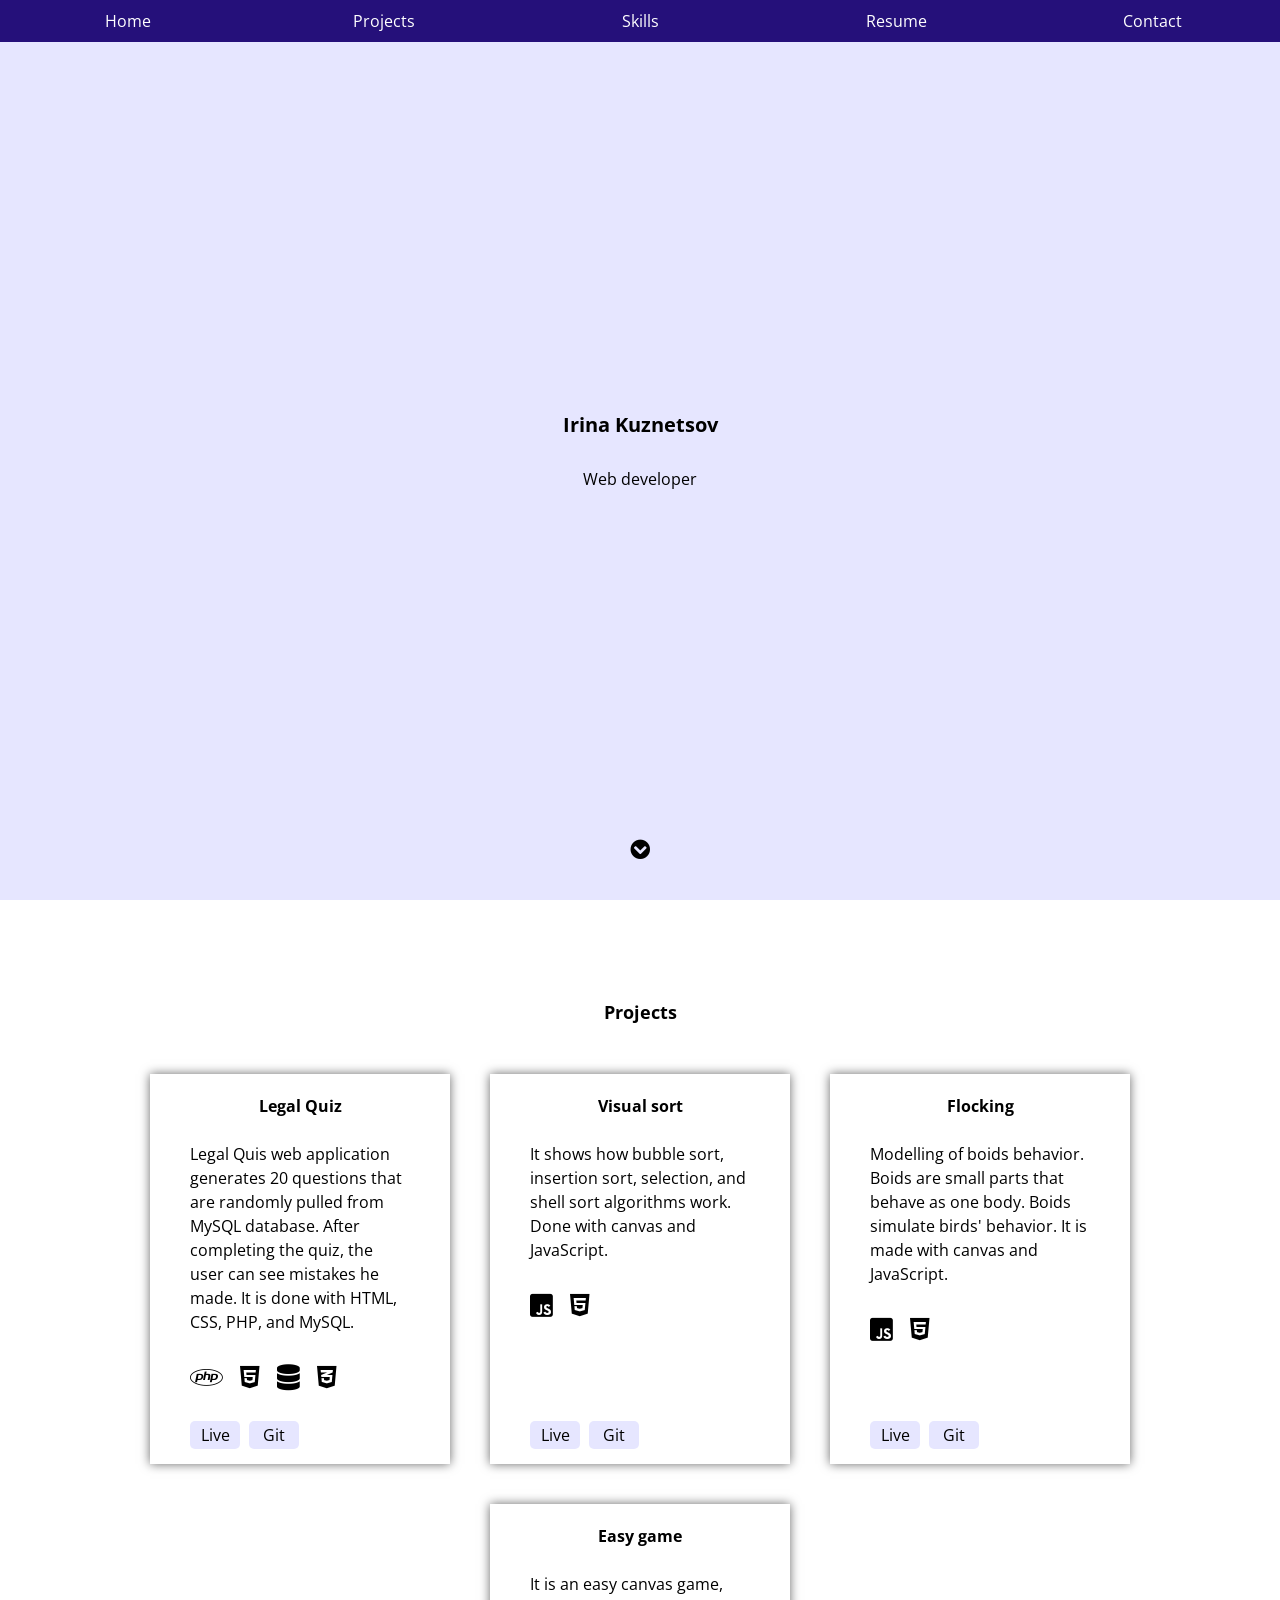
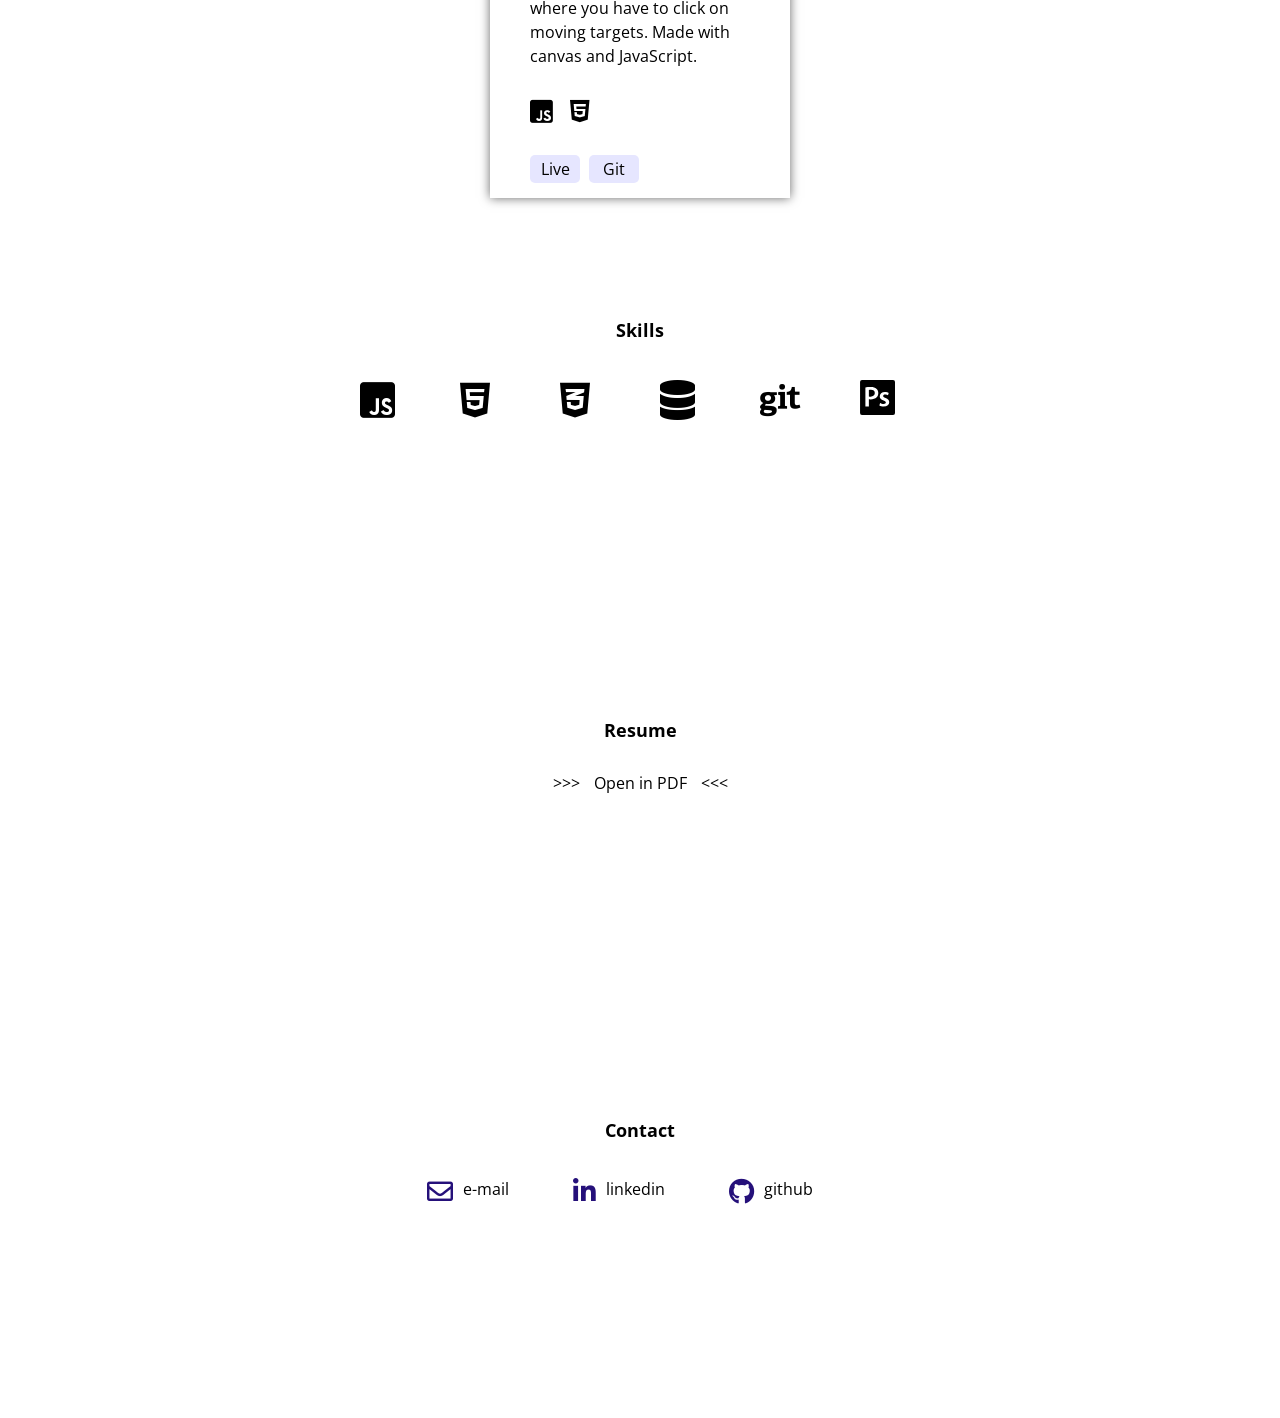
==== index.html @ 297de2b4 "renamed index.html" ====
<!doctype html>
<html lang="en">
<head>
	<meta charset="UTF-8">
	<meta name="viewport" content="initial-scale=1.0">
	<title>Irina Kuznetsov</title>
	<link rel="stylesheet" type="text/css" href="css/my_style2.css">
	<link href="https://fonts.googleapis.com/css?family=Open+Sans" rel="stylesheet">
	<link rel="stylesheet" href="https://use.fontawesome.com/releases/v5.7.1/css/all.css" integrity="sha384-fnmOCqbTlWIlj8LyTjo7mOUStjsKC4pOpQbqyi7RrhN7udi9RwhKkMHpvLbHG9Sr" crossorigin="anonymous">
</head>
<body>
	<div id="menu_collapsible">
		<i class="fas fa-bars"></i>
	</div>
	<div class="menu_content">
		<ul>
			<li><a href="#home">Home</a></li>
			<li><a href="#projects">Projects</a></li>
			<li><a href="#skills">Skills</a></li>
			<li><a href="#resume">Resume</a></li>
			<li><a href="#contact">Contact</a></li>
			<li><i class="fas fa-times"></i>
		</ul>
	</div>
	<a name="home"></a>
	<div id="intro">
		<div class = 'intro_text'>	
			<h1>Irina Kuznetsov</h1>
			<p>Web developer</p>
		</div>
		<i id="forward" class="fas fa-chevron-circle-down"></i>
	</div>
	<a name="projects"></a>
	<div id="projects">
			<h2>Projects</h2>
			<div id="projects_flex">
				<div class="project_item">
					<h3>Legal Quiz</h3>
					<p>Legal Quis web application generates 20 questions that are randomly pulled from MySQL database. After completing the quiz, the user can see mistakes he made. It is done with HTML, CSS, PHP, and MySQL.</p>
					<p class="icon">
						<i class="fab fa-php"></i> 
						<i class="fab fa-html5"></i>
						<i class="fas fa-database"></i> 
						<i class="fab fa-css3-alt"></i></p>
					<div class="code_links">
						<a href="http://irinakuznetsov.altervista.org/quiz/index.php" target="_blank">Live</a>
						<a href="https://github.com/IrinaKuz/quiz" target="_blank">Git</a>
					</div>
				</div>
				<div class="project_item">
					<h3>Visual sort</h3>
					<p>It shows how bubble sort, insertion sort, selection, and shell sort algorithms work. Done with canvas and JavaScript.</p>
					<p class="icon">
						<i class="fab fa-js-square"></i> 
						<i class="fab fa-html5"></i>
					</p>
					<div class="code_links">
						<a href="https://irinakuz.github.io/visual_sort/visual_sort.html"  target="_blank">Live</a>
						<a href="https://github.com/IrinaKuz/visual_sort" target="_blank">Git</a>
					</div>
					
				</div>
				<div class="project_item">
					<h3>Flocking</h3>
					<p>Modelling of boids behavior. Boids are small parts that behave as one body. Boids simulate birds' behavior. It is made with canvas and JavaScript.</p>
					<p class="icon">
						<i class="fab fa-js-square"></i>
						<i class="fab fa-html5"></i>
					</p>
					<div class="code_links">
						<a href="https://irinakuz.github.io/flocking/flocking.html"  target="_blank">Live</a>
						<a href="https://github.com/IrinaKuz/flocking" target="_blank">Git</a>
					</div>

				</div>
				<div class="project_item">
					<h3>Easy game</h3>
					<p>It is an easy canvas game, where you have to click on moving targets. Made with canvas and JavaScript.</p>
					<p class="icon">
						<i class="fab fa-js-square"></i>
					 <i class="fab fa-html5"></i>
					</p>
					<div class="code_links">
						<a href="https://irinakuz.github.io/easy_game/easy_game.html"  target="_blank">Live</a>
						<a href="https://github.com/IrinaKuz/easy_game" target="_blank">Git</a>
					</div>
				</div>
			</div>
	</div>
	<a name="skills"></a>
	<div id="skills">
		<h2>Skills</h2>
		<div class="flex_p">
			<div class="js">
				<i class="fab fa-js-square"></i>
				<p>JavaScript</p>
			</div>
			<div class="html">
				<i class="fab fa-html5"></i>
				<p>HTML 5</p>
			</div>
			<div class="css">
				<i class="fab fa-css3-alt"></i>
				<p>CSS 3</p>
			</div>
			<div class="sql">
				<i class="fas fa-database"></i>
				<p>MySQL</p>
			</div> 
			<div class="git">
				<i class="fab fa-git"></i>
				<p>Git and Github</p>
			</div>
			<div class="ps">
				<img class="photoshop_logo" src="if_Photoshop_B_104816.svg">
				<p>Photoshop</p>
			</div>
		</div>
	</div>
	<a name="resume"></a>
	<div id="resume">
		<h2>Resume</h2>
		<div class="resume_link">
			<span class="moveRight">&gt;&gt;&gt;</span>
			<a href="resume_Kuznetsov.pdf" download>Open in PDF</a>
			<span class="moveLeft">&lt;&lt;&lt;</span>
		</div>
	</div>
	<a name="contact"></a>
	<div id="contacts">
		<h2>Contact</h2>
		<div class="contact_links">
			<p><a href="mailto:ira.kuznets@gmail.com" target="_top"><i class="far fa-envelope"></i>e-mail</a></p>
			<p><a href="https://www.linkedin.com/in/irina-kuznetsov-b287a489/" target="_blank"><i class="fab fa-linkedin-in"></i>linkedin</a></p>
			<p><a href="https://github.com/IrinaKuz" target="_blank"><i class="fab fa-github"></i>github</a></p>
		</div>
	</div>
	<script src="my_js.js"></script>
</body>
</html>
---- css/my_style2.css ----
/* Removing browser default settings */
*{
	padding: 0;
	margin: 0;
	box-sizing: border-box;
}
body{
	font-family: 'Open Sans', Arial, sans-serif;
}
/* Styling menu for mobile phones */
.menu_content{
	position: fixed;
	top: 0;
	left: 0;
	z-index: 5;
	width: 100%;
	height: 0;
	background-color: #25107A;
	color: white;
	overflow: hidden;
	transition: height 1s;
}
.visible{
	height: auto;
}

.menu_content ul {
    list-style-type: none;
    width: 100%;
    overflow: hidden;
}
.menu_content ul li{
	display: block;
}
.menu_content ul li a{
	display: block;
	text-decoration: none;
	text-align: center;
	color: white;
	padding: 20px 0;
}
.menu_content ul li a:hover{
	background-color: #e6e6ff;
	color: black;
	font-weight: bold;
}
#menu_collapsible{
	position: fixed;
	top:0;
	right:0;
	height: 40px;
	z-index: 5;
	width: 100%;
	padding: 10px;
	background-color: #25107A;
	color: white;
	cursor: pointer;
	z-index: 2;
}
i.fa-bars {
	position: absolute;
	top: 0;
	right: 0;
	font-size: 20px;
	padding: 10px;
}
li i.fa-times{
	position: absolute;
	top: 0;
	right: 0;
	font-size: 16px;
	padding: 20px;
	}
li i.fa-times:hover{
	background-color: #e6e6ff;
	color: black;
}
#intro{
	background-color: #e6e6ff;
	padding: 10px 0 30px 0;
	text-align: center;
	height: 100vh;
}
#intro .intro_text {
	position: absolute;
	top: 50%;
	left: 50%;
	transform: translate(-50%, -50%);
}
#intro h1{
	font-size: 20px;
	margin-bottom: 30px;
}
.fa-chevron-circle-down{
	position: absolute;
	bottom: 20px;
	left: calc(50% - 30px);
	font-size: 20px;
	padding: 20px;
	cursor: pointer;
}
h2{
	font-size: 18px;
	text-align: center;
	padding-top: 100px;
	margin-bottom: 30px;
}
/* Styling Project section */
#projects_flex .project_item{
	padding: 20px 40px;
	margin: 20px;
	box-shadow: 0px 0px 10px #696969;
	background-color: white;
}
#projects h3{
	font-size: 16px;
	margin-bottom: 24px;
	text-align: center;
}
#projects .project_item{
	position: relative;
	padding-bottom: 44px;
	line-height: 150%;
}
.project_item p{
	margin-bottom: 30px;
}
#projects .code_links{
	position: absolute;
	bottom: 10px;
	left: 40px;
}
#projects .code_links a{
	border-radius: 5px;
	text-decoration: none;
	text-align: center;
	display: inline-block;
	padding: 2px 5px;
	margin: 5px 5px 5px 0;
	color: black;
	background-color: #e6e6ff;
	width: 50px;
}


.icon {
	font-size: 26px;
	margin-top: 12px;
}
.icon i {
	margin-right: 10px;
}
.photoshop_logo {
	height: 35px;
	border-radius: 2px;
	line-height: 135%;
}
#skills, #resume, #contacts {
	height: 400px;
}
#skills .flex_p{
	display: flex;
	justify-content: center;
	font-size: 40px;
}
#skills .flex_p div{
	width: 60px;
	margin: 0 20px;
}
#skills .flex_p div p{
	display: none;
	width: 300px;
	height: 200px;
	background-color: rgba(0,0,0,0.5);
	color: white;
	padding: 20px 30px;
	font-size: 18px;
	border-radius: 10px;
}
#skills .flex_p div:hover p{
	display: block;
}
#resume .resume_link {
	text-align: center;
}
#resume a{
	display: inline-block;
	text-align: center;
	text-decoration: none;
	color: black;
	padding: 0 10px;
}
#resume a:hover{
	font-weight: bold;
}
.resume_link span{
	opacity: 1;
}
.resume_link:hover span{
	animation: blink 0.5s infinite;
}
@keyframes blink{
	from {
		opacity: 1;
	}
	to {
		opacity: 0;
	}
}
.contact_links {
	text-align: center;
}

#contacts .contact_links p{
	display: inline-block;
	padding: 6px 0;
	margin-right: 40px;	
}
#contacts .contact_links a{
	text-decoration: none;
	padding: 10px;
	color: black;
}
#contacts .contact_links a:hover{
	background-color: #25107A;
	border-radius: 5px;
	color: white;
}
.contact_links p a:hover i{
	color: white;
}
.contact_links i{
	color: #25107A;
	font-size: 26px;
	vertical-align: middle;
	padding-right: 10px;
}
@media only screen and (min-width: 768px) {
	#menu_collapsible{
		display: none;
	}
	.menu_content{
		display: block;
		background-color: #25107A;
		height: auto;
		top:0;
		left: 0;
		transition: default;
	}
	.menu_content ul li{
		float: left;
		display: block;
		width: 20%;
	}
	.menu_content ul li a{
		display: block;
		text-decoration: none;
		text-align: center;
		color: white;
		padding: 10px 0;
	}
	li i.fa-times{
		display: none;
	}
	#projects_flex{
		display: flex;
		justify-content: center;
		flex-wrap: wrap;
	}
	#projects_flex div{
		width: 300px;
	}
}
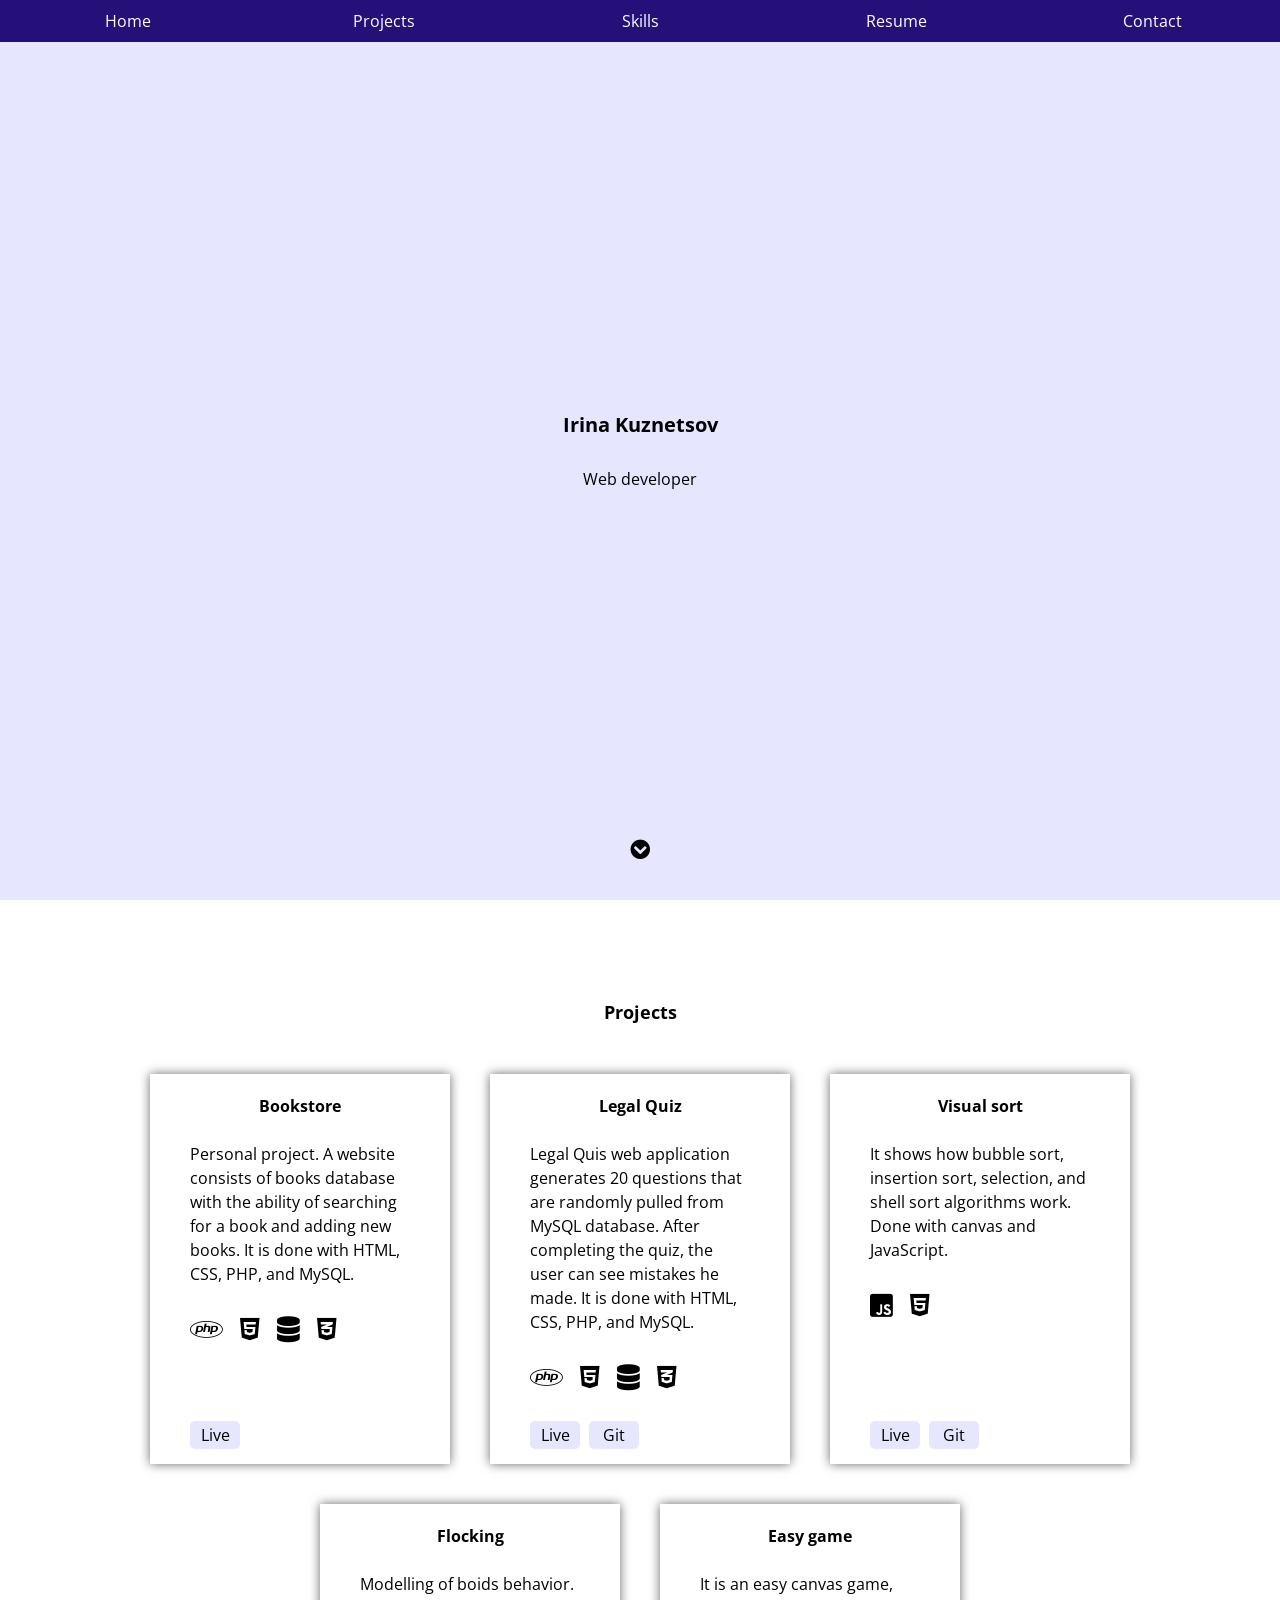
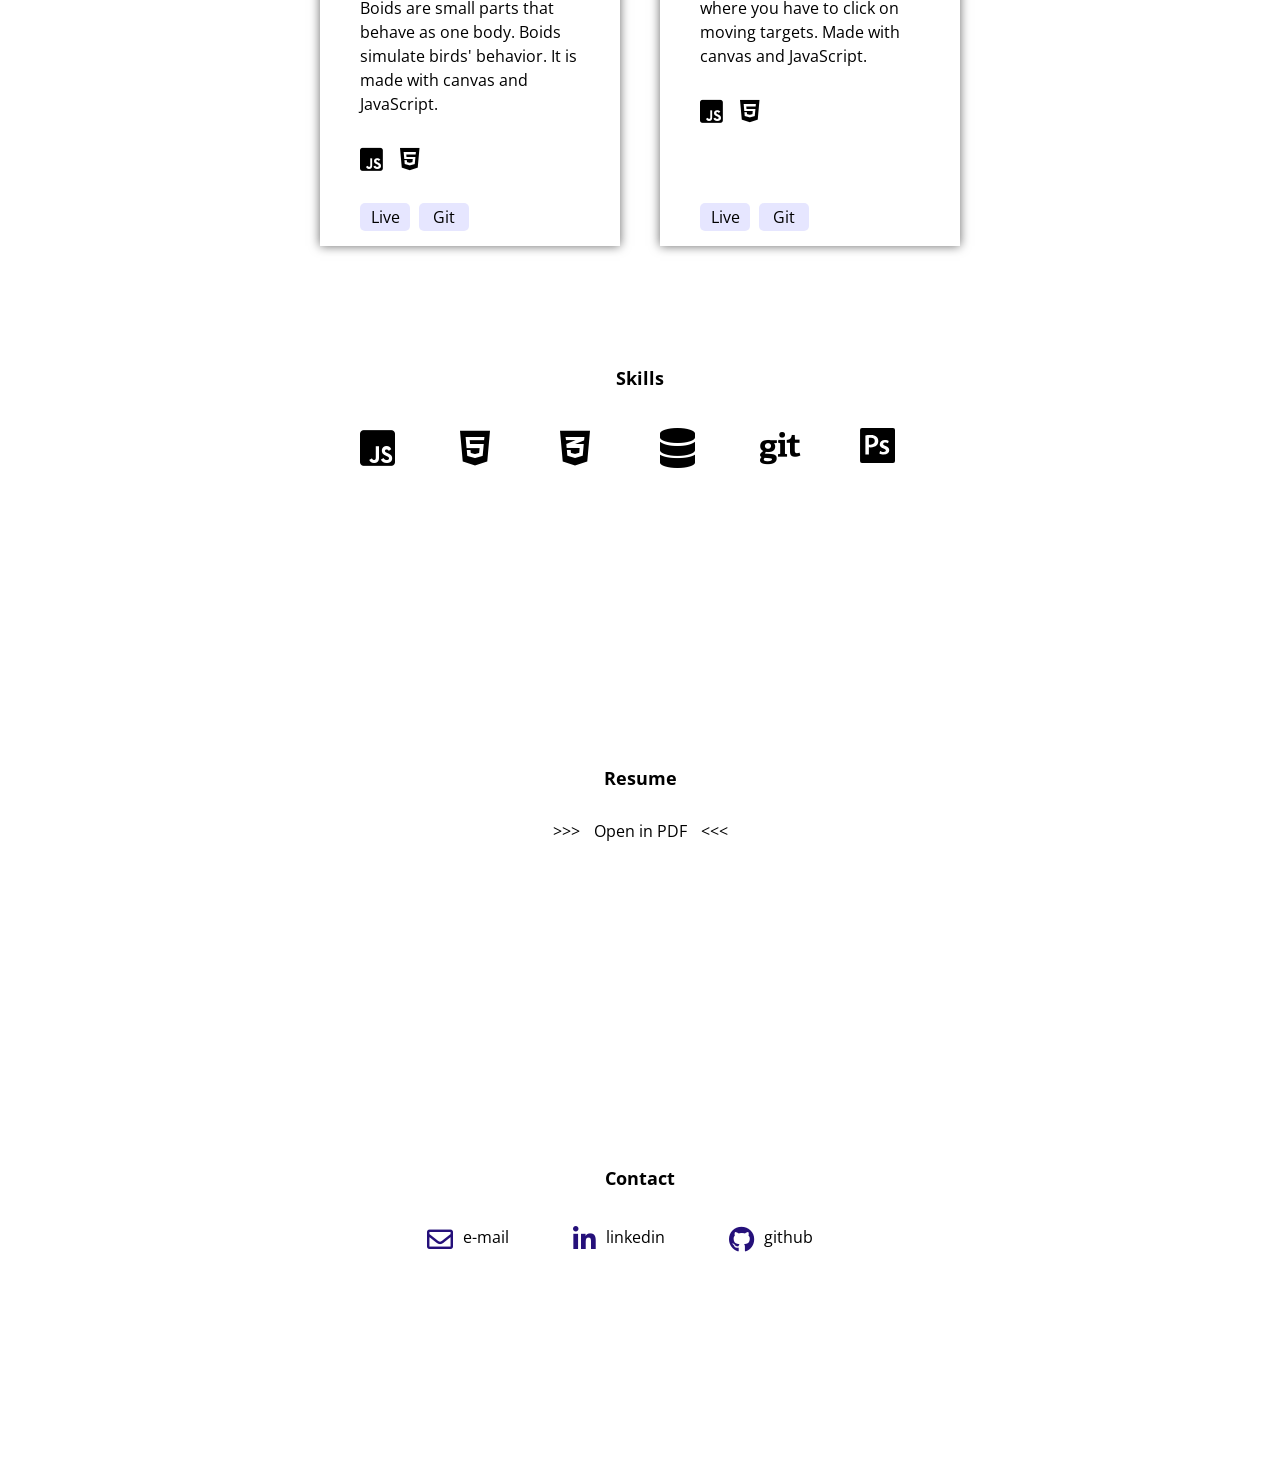
==== commit efc45033: "Update index.html Adding new project "Bookstore" to the projects section." ====
--- a/index.html
+++ b/index.html
@@ -2,7 +2,7 @@
 <html lang="en">
 <head>
 	<meta charset="UTF-8">
-	<meta name="viewport" content="initial-scale=1.0">
+	<meta name="viewport" content="width=device-width, initial-scale=1">
 	<title>Irina Kuznetsov</title>
 	<link rel="stylesheet" type="text/css" href="css/my_style2.css">
 	<link href="https://fonts.googleapis.com/css?family=Open+Sans" rel="stylesheet">
@@ -34,6 +34,19 @@
 	<div id="projects">
 			<h2>Projects</h2>
 			<div id="projects_flex">
+				<div class="project_item">
+					<h3>Bookstore</h3>
+					<p>Personal project. A website consists of books database with the ability of searching for a book and adding new books.  It is done with HTML, CSS, PHP, and MySQL.</p>
+					<p class="icon">
+						<i class="fab fa-php"></i> 
+						<i class="fab fa-html5"></i>
+						<i class="fas fa-database"></i> 
+						<i class="fab fa-css3-alt"></i></p>
+					<div class="code_links">
+						<a href="http://irinakuznetsov.altervista.org/bookstore/index.php" target="_blank">Live</a>
+						<!--<a href="https://github.com/IrinaKuz/quiz" target="_blank">Git</a>-->
+					</div>
+				</div>
 				<div class="project_item">
 					<h3>Legal Quiz</h3>
 					<p>Legal Quis web application generates 20 questions that are randomly pulled from MySQL database. After completing the quiz, the user can see mistakes he made. It is done with HTML, CSS, PHP, and MySQL.</p>
@@ -137,4 +150,4 @@
 	</div>
 	<script src="my_js.js"></script>
 </body>
-</html>+</html>
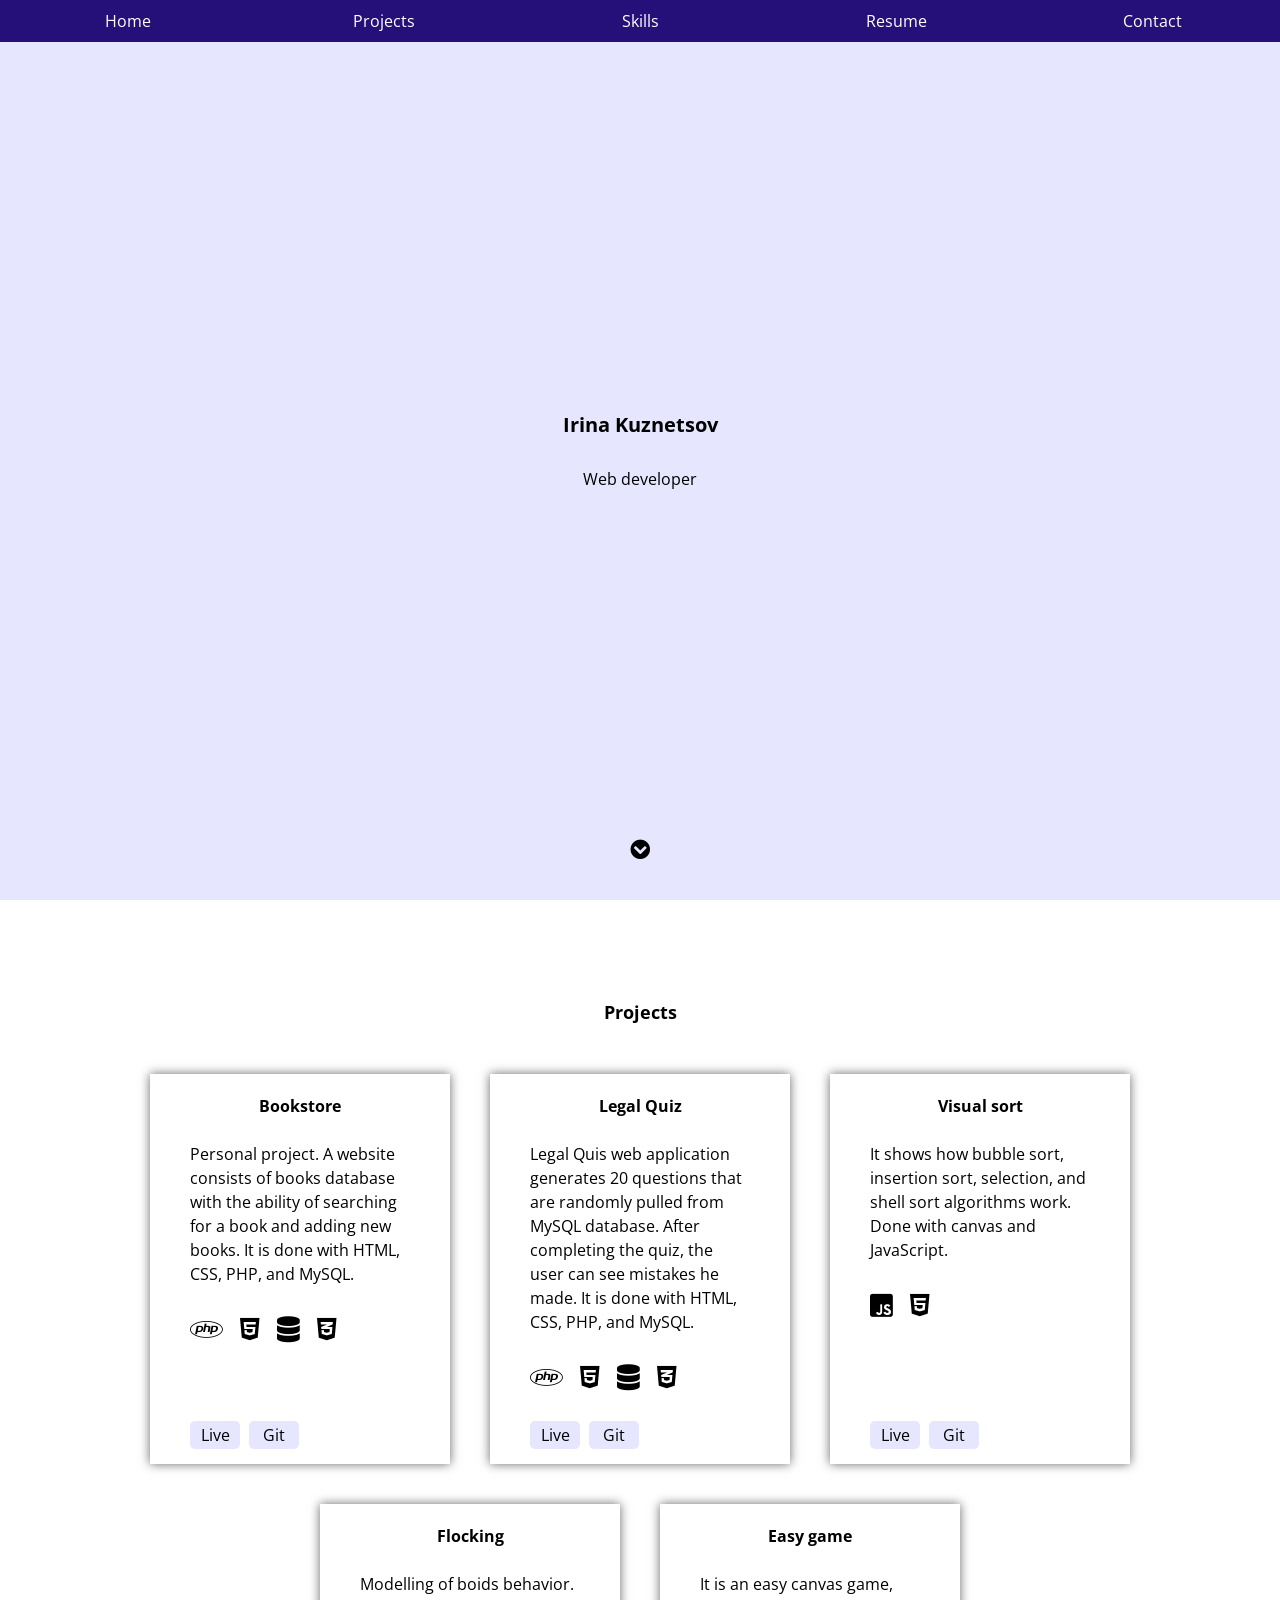
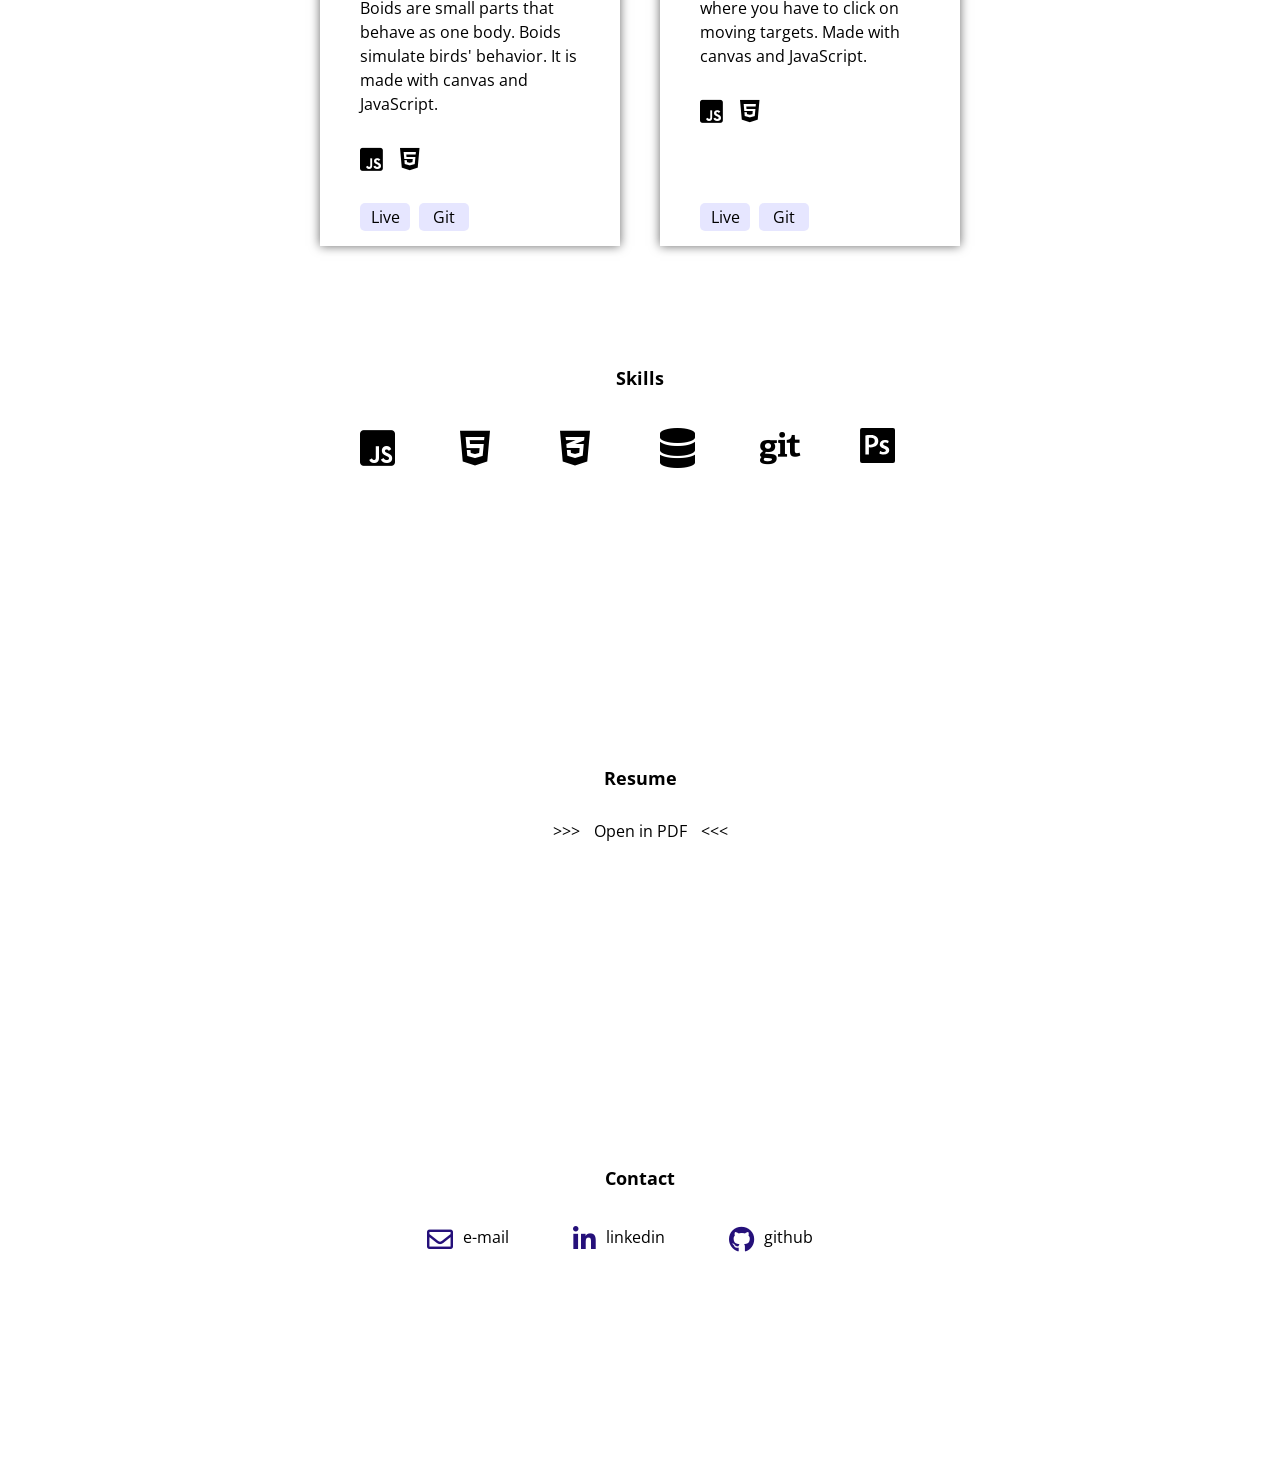
==== commit 5d43f00c: "Added git link to bookstore project" ====
--- a/index.html
+++ b/index.html
@@ -44,7 +44,7 @@
 						<i class="fab fa-css3-alt"></i></p>
 					<div class="code_links">
 						<a href="http://irinakuznetsov.altervista.org/bookstore/index.php" target="_blank">Live</a>
-						<!--<a href="https://github.com/IrinaKuz/quiz" target="_blank">Git</a>-->
+						<a href="https://github.com/IrinaKuz/bookstore" target="_blank">Git</a>
 					</div>
 				</div>
 				<div class="project_item">
